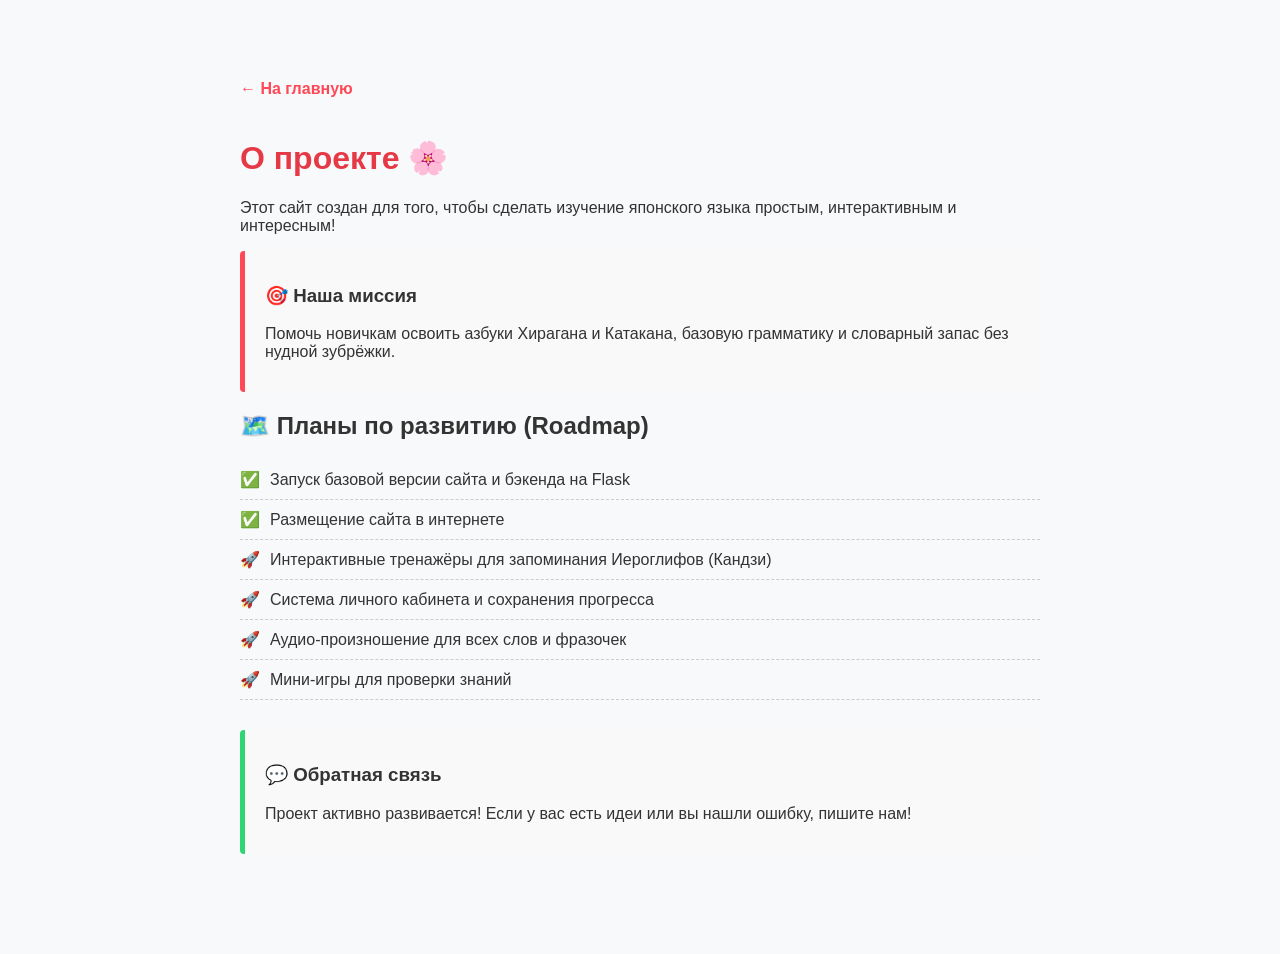
==== about.html @ c3d49766 "Add files via upload" ====
<!DOCTYPE html>
<html lang="ru">
<head>
    <meta charset="UTF-8">
    <meta name="viewport" content="width=device-width, initial-scale=1.0">
    <title>О проекте — Учим японский</title>
    <link rel="stylesheet" href="style.css">
    <style>
        .about-container {
            max-width: 800px;
            margin: 40px auto;
            padding: 20px;
            font-family: Arial, sans-serif;
            color: #333;
        }
        .card {
            background: #f9f9f9;
            border-left: 5px solid #ff4757;
            padding: 15px 20px;
            margin-bottom: 20px;
            border-radius: 4px;
        }
        .roadmap-list {
            list-style: none;
            padding: 0;
        }
        .roadmap-list li {
            padding: 10px 0;
            border-bottom: 1px dashed #ccc;
            display: flex;
            align-items: center;
        }
        .roadmap-list li::before {
            content: "🚀";
            margin-right: 10px;
        }
        .done::before {
            content: "✅" !important;
        }
        .back-btn {
            display: inline-block;
            margin-bottom: 20px;
            text-decoration: none;
            color: #ff4757;
            font-weight: bold;
        }
    </style>
</head>
<body>

    <div class="about-container">
        <a href="index.html" class="back-btn">← На главную</a>
        
        <h1>О проекте 🌸</h1>
        <p>Этот сайт создан для того, чтобы сделать изучение японского языка простым, интерактивным и интересным!</p>

        <div class="card">
            <h3>🎯 Наша миссия</h3>
            <p>Помочь новичкам освоить азбуки Хирагана и Катакана, базовую грамматику и словарный запас без нудной зубрёжки.</p>
        </div>

        <h2>🗺️ Планы по развитию (Roadmap)</h2>
        <ul class="roadmap-list">
            <li class="done">Запуск базовой версии сайта и бэкенда на Flask</li>
            <li class="done">Размещение сайта в интернете</li>
            <li>Интерактивные тренажёры для запоминания Иероглифов (Кандзи)</li>
            <li>Система личного кабинета и сохранения прогресса</li>
            <li>Аудио-произношение для всех слов и фразочек</li>
            <li>Мини-игры для проверки знаний</li>
        </ul>

        <div class="card" style="border-color: #2ed573; margin-top: 30px;">
            <h3>💬 Обратная связь</h3>
            <p>Проект активно развивается! Если у вас есть идеи или вы нашли ошибку, пишите нам!</p>
        </div>
    </div>

</body>
</html>
---- style.css ----
/* --- БАЗОВЫЕ ПЕРЕМЕННЫЕ И СТИЛИ --- */
:root {
    --primary-color: #e63946;
    --bg-color: #f8f9fa;
    --text-color: #1d3557;
    --card-bg: #ffffff;
    --border-color: #eee;
    --formula-bg: #eef7ff;
    --formula-border: #1d3557;
}

body {
    font-family: 'Segoe UI', Tahoma, Geneva, Verdana, sans-serif;
    background-color: var(--bg-color);
    color: var(--text-color);
    margin: 0;
    padding: 20px;
    display: flex;
    flex-direction: column;
    align-items: center;
    transition: background-color 0.3s, color 0.3s;
}

/* Кнопка "Назад" */
.back-button {
    align-self: flex-start;
    background: #6c757d;
    color: white;
    border: none;
    padding: 8px 15px;
    border-radius: 8px;
    cursor: pointer;
    margin-bottom: 15px;
}

h1 { color: var(--primary-color); }

/* --- 🌙 ТЁМНАЯ ТЕМА (ЕДИНЫЙ СТАНДАРТ) --- */
body.theme-dark {
    --bg-color: #12121c;
    --text-color: #f0f0f0;
    --card-bg: #1e1e2d;
    --border-color: #2a2a3d;
    --formula-bg: #2a2d42;
    --formula-border: #e63946;
}

/* Применение темы ко всем блокам, тестам, карточкам и аккордеонам */
body.theme-dark .user-card,
body.theme-dark .category-block,
body.theme-dark .grammar-block,
body.theme-dark #kana-test,
body.theme-dark .word-card,
body.theme-dark .script-option,
body.theme-dark .test-config,
body.theme-dark .menu-card,
body.theme-dark #lofi-player {
    background-color: var(--card-bg) !important;
    color: var(--text-color) !important;
    border-color: var(--border-color) !important;
    box-shadow: 0 4px 15px rgba(0, 0, 0, 0.5) !important;
}

/* Иероглифы, Кана и Заголовки в тёмной теме */
body.theme-dark .word-jp,
body.theme-dark #test-kana,
body.theme-dark .menu-card-title,
body.theme-dark .category-header,
body.theme-dark .grammar-header,
body.theme-dark .jp-text {
    color: #ff4d6d !important; /* Яркий читаемый красный */
}

/* Раскрывающиеся списки и содержимое аккордеонов */
body.theme-dark .category-content,
body.theme-dark .grammar-content {
    background-color: #181826 !important;
    color: #e0e0e0 !important;
}

/* Блоки с формулами в грамматике */
body.theme-dark .formula-box {
    background-color: var(--formula-bg) !important;
    border-left-color: var(--formula-border) !important;
    color: #ffffff !important;
}

/* Текст и подписи в тёмной теме */
body.theme-dark p,
body.theme-dark span,
body.theme-dark label,
body.theme-dark li,
body.theme-dark i,
body.theme-dark div {
    color: #e0e0e0;
}

/* Поля ввода и селекты */
body.theme-dark input[type="text"],
body.theme-dark select {
    background-color: #2a2a3d !important;
    color: #ffffff !important;
    border-color: #444466 !important;
}

body.theme-dark input::placeholder {
    color: #aaa !important;
}

/* --- КНОПКИ КАТЕГОРИЙ СЛОВ И ГРАММАТИКИ --- */
.category-header,
.grammar-header {
    width: 100%;
    padding: 14px 18px;
    background: #ffffff;
    border: none;
    display: flex !important;
    justify-content: space-between !important;
    align-items: center !important;
    font-size: 1.1rem;
    font-weight: bold;
    cursor: pointer;
    box-sizing: border-box;
    /* По умолчанию на светлом фоне — чёрный / тёмный цвет */
    color: #1d3557 !important;
    transition: background-color 0.2s, color 0.2s;
}

.category-header:hover,
.grammar-header:hover {
    background: #f0f4f8;
}

/* 🌙 В тёмной теме меняем цвет текста на кнопках на яркий красный */
body.theme-dark .category-header,
body.theme-dark .grammar-header {
    background-color: #1e1e2d !important;
    color: #ff4d6d !important; /* Красный цвет текста для тёмной темы */
}

body.theme-dark .category-header:hover,
body.theme-dark .grammar-header:hover {
    background-color: #2a2a3d !important;
}

/* Фиксированная сетка Годзюон по 5 колонок */
.kana-grid-5 {
    display: grid;
    grid-template-columns: repeat(5, 1fr);
    gap: 8px;
    margin-bottom: 12px;
}

/* Пустые ячейки для выравнивания таблицы Годзюон */
.kana-card.empty {
    visibility: hidden;
    pointer-events: none;
}
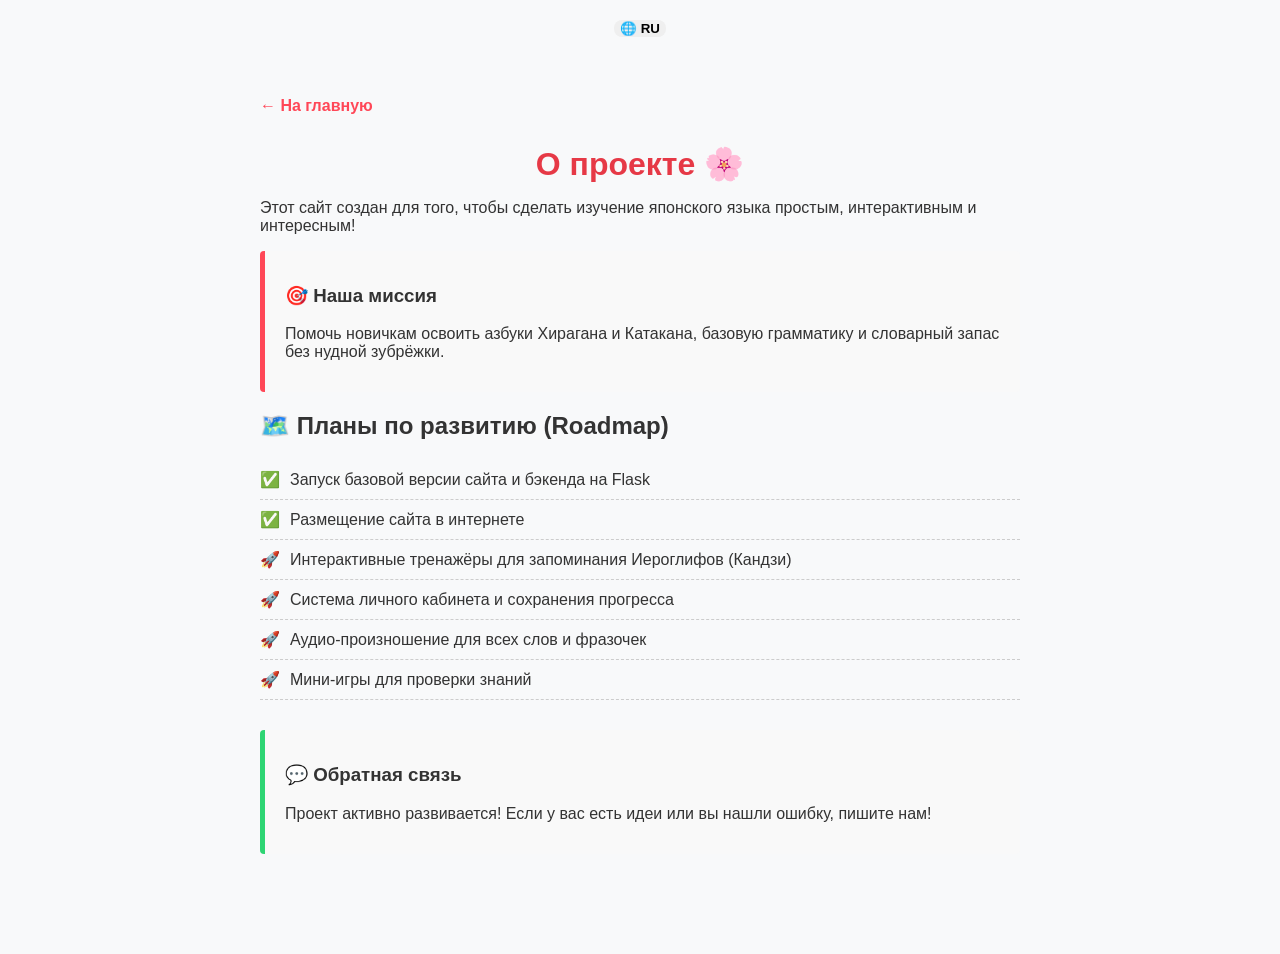
==== commit 691c7987: "Add files via upload" ====
--- a/about.html
+++ b/about.html
@@ -48,32 +48,35 @@
 </head>
 <body>
 
+    <button id="langToggleBtn" class="lang-btn" onclick="toggleLanguage()">🌐 RU</button>
+
     <div class="about-container">
-        <a href="index.html" class="back-btn">← На главную</a>
+        <a href="index.html" class="back-btn" data-i18n="back_main">← На главную</a>
         
-        <h1>О проекте 🌸</h1>
-        <p>Этот сайт создан для того, чтобы сделать изучение японского языка простым, интерактивным и интересным!</p>
+        <h1 data-i18n="about_title">О проекте 🌸</h1>
+        <p data-i18n="about_desc">Этот сайт создан для того, чтобы сделать изучение японского языка простым, интерактивным и интересным!</p>
 
         <div class="card">
-            <h3>🎯 Наша миссия</h3>
-            <p>Помочь новичкам освоить азбуки Хирагана и Катакана, базовую грамматику и словарный запас без нудной зубрёжки.</p>
+            <h3 data-i18n="mission_title">🎯 Наша миссия</h3>
+            <p data-i18n="mission_desc">Помочь новичкам освоить азбуки Хирагана и Катакана, базовую грамматику и словарный запас без нудной зубрёжки.</p>
         </div>
 
-        <h2>🗺️ Планы по развитию (Roadmap)</h2>
+        <h2 data-i18n="roadmap_title">🗺️ Планы по развитию (Roadmap)</h2>
         <ul class="roadmap-list">
-            <li class="done">Запуск базовой версии сайта и бэкенда на Flask</li>
-            <li class="done">Размещение сайта в интернете</li>
-            <li>Интерактивные тренажёры для запоминания Иероглифов (Кандзи)</li>
-            <li>Система личного кабинета и сохранения прогресса</li>
-            <li>Аудио-произношение для всех слов и фразочек</li>
-            <li>Мини-игры для проверки знаний</li>
+            <li class="done" data-i18n="roadmap_1">Запуск базовой версии сайта и бэкенда на Flask</li>
+            <li class="done" data-i18n="roadmap_2">Размещение сайта в интернете</li>
+            <li data-i18n="roadmap_3">Интерактивные тренажёры для запоминания Иероглифов (Кандзи)</li>
+            <li data-i18n="roadmap_4">Система личного кабинета и сохранения прогресса</li>
+            <li data-i18n="roadmap_5">Аудио-произношение для всех слов и фразочек</li>
+            <li data-i18n="roadmap_6">Мини-игры для проверки знаний</li>
         </ul>
 
         <div class="card" style="border-color: #2ed573; margin-top: 30px;">
-            <h3>💬 Обратная связь</h3>
-            <p>Проект активно развивается! Если у вас есть идеи или вы нашли ошибку, пишите нам!</p>
+            <h3 data-i18n="feedback_title">💬 Обратная связь</h3>
+            <p data-i18n="feedback_desc">Проект активно развивается! Если у вас есть идеи или вы нашли ошибку, пишите нам!</p>
         </div>
     </div>
 
+    <script src="translations.js"></script>
 </body>
 </html>
--- a/style.css
+++ b/style.css
@@ -1,16 +1,32 @@
-/* --- БАЗОВЫЕ ПЕРЕМЕННЫЕ И СТИЛИ --- */
+/* ==========================================
+   🌸 УЧИМ ЯПОНСКИЙ — ПОЛНЫЙ И ИДЕАЛЬНЫЙ STYLE.CSS
+   ========================================== */
+
+/* --- 1. ПЕРЕМЕННЫЕ И ОСНОВНЫЕ СТИЛИ --- */
 :root {
     --primary-color: #e63946;
+    --primary-hover: #d63031;
+    --secondary-color: #1d3557;
+    --secondary-hover: #457b9d;
+    --accent-yellow: #e9c46a;
+    --accent-yellow-hover: #f4a261;
     --bg-color: #f8f9fa;
     --text-color: #1d3557;
+    --text-muted: #666666;
     --card-bg: #ffffff;
-    --border-color: #eee;
+    --border-color: #eeeeee;
     --formula-bg: #eef7ff;
     --formula-border: #1d3557;
+    --shadow-soft: 0 4px 12px rgba(0, 0, 0, 0.06);
+    --shadow-hover: 0 8px 20px rgba(0, 0, 0, 0.12);
+}
+
+*, *::before, *::after {
+    box-sizing: border-box;
 }
 
 body {
-    font-family: 'Segoe UI', Tahoma, Geneva, Verdana, sans-serif;
+    font-family: 'Segoe UI', -apple-system, BlinkMacSystemFont, Roboto, Helvetica, Arial, sans-serif;
     background-color: var(--bg-color);
     color: var(--text-color);
     margin: 0;
@@ -18,34 +34,44 @@
     display: flex;
     flex-direction: column;
     align-items: center;
-    transition: background-color 0.3s, color 0.3s;
-}
-
-/* Кнопка "Назад" */
-.back-button {
-    align-self: flex-start;
-    background: #6c757d;
-    color: white;
+    min-height: 100vh;
+    transition: background-color 0.3s ease, color 0.3s ease;
+}
+
+h1 {
+    color: var(--primary-color);
+    margin-top: 10px;
+    margin-bottom: 5px;
+    text-align: center;
+}
+
+p.subtitle {
+    text-align: center;
+    color: var(--text-muted);
+    margin-top: 0;
+    margin-bottom: 25px;
+}
+
+hr {
     border: none;
-    padding: 8px 15px;
-    border-radius: 8px;
-    cursor: pointer;
-    margin-bottom: 15px;
-}
-
-h1 { color: var(--primary-color); }
-
-/* --- 🌙 ТЁМНАЯ ТЕМА (ЕДИНЫЙ СТАНДАРТ) --- */
+    border-top: 1px solid var(--border-color);
+    margin: 15px 0;
+    width: 100%;
+}
+
+/* --- 2. 🌙 ЕДИНАЯ ТЁМНАЯ ТЕМА --- */
 body.theme-dark {
     --bg-color: #12121c;
     --text-color: #f0f0f0;
+    --text-muted: #aaaaaa;
     --card-bg: #1e1e2d;
     --border-color: #2a2a3d;
     --formula-bg: #2a2d42;
-    --formula-border: #e63946;
-}
-
-/* Применение темы ко всем блокам, тестам, карточкам и аккордеонам */
+    --formula-border: #ff4d6d;
+    --shadow-soft: 0 4px 15px rgba(0, 0, 0, 0.5);
+    --shadow-hover: 0 8px 25px rgba(0, 0, 0, 0.7);
+}
+
 body.theme-dark .user-card,
 body.theme-dark .category-block,
 body.theme-dark .grammar-block,
@@ -54,38 +80,35 @@
 body.theme-dark .script-option,
 body.theme-dark .test-config,
 body.theme-dark .menu-card,
-body.theme-dark #lofi-player {
+body.theme-dark .achievement-card,
+body.theme-dark .info-panel,
+body.theme-dark #lofi-player,
+body.theme-dark .modal-content {
     background-color: var(--card-bg) !important;
     color: var(--text-color) !important;
     border-color: var(--border-color) !important;
-    box-shadow: 0 4px 15px rgba(0, 0, 0, 0.5) !important;
-}
-
-/* Иероглифы, Кана и Заголовки в тёмной теме */
+    box-shadow: var(--shadow-soft) !important;
+}
+
 body.theme-dark .word-jp,
 body.theme-dark #test-kana,
 body.theme-dark .menu-card-title,
 body.theme-dark .category-header,
 body.theme-dark .grammar-header,
-body.theme-dark .jp-text {
-    color: #ff4d6d !important; /* Яркий читаемый красный */
-}
-
-/* Раскрывающиеся списки и содержимое аккордеонов */
+body.theme-dark .jp-text,
+body.theme-dark .kana-symbol,
+body.theme-dark .info-symbol,
+body.theme-dark .achievement-info h3 {
+    color: #ff4d6d !important;
+}
+
 body.theme-dark .category-content,
-body.theme-dark .grammar-content {
+body.theme-dark .grammar-content,
+body.theme-dark .achievement-icon {
     background-color: #181826 !important;
     color: #e0e0e0 !important;
 }
 
-/* Блоки с формулами в грамматике */
-body.theme-dark .formula-box {
-    background-color: var(--formula-bg) !important;
-    border-left-color: var(--formula-border) !important;
-    color: #ffffff !important;
-}
-
-/* Текст и подписи в тёмной теме */
 body.theme-dark p,
 body.theme-dark span,
 body.theme-dark label,
@@ -95,8 +118,8 @@
     color: #e0e0e0;
 }
 
-/* Поля ввода и селекты */
 body.theme-dark input[type="text"],
+body.theme-dark input[type="password"],
 body.theme-dark select {
     background-color: #2a2a3d !important;
     color: #ffffff !important;
@@ -104,55 +127,616 @@
 }
 
 body.theme-dark input::placeholder {
-    color: #aaa !important;
-}
-
-/* --- КНОПКИ КАТЕГОРИЙ СЛОВ И ГРАММАТИКИ --- */
+    color: #888888 !important;
+}
+
+/* --- 3. ИДЕАЛЬНО ВЫРАВНЕННЫЕ КНОПКИ --- */
+button,
+.back-button,
+.action-btn,
+.hint-btn,
+.auth-btn,
+.toggle-btn {
+    font-family: inherit;
+    border-radius: 8px;
+    border: none;
+    cursor: pointer;
+    font-weight: 600;
+    transition: all 0.2s ease-in-out;
+    display: inline-flex;
+    align-items: center;
+    justify-content: center;
+    box-sizing: border-box;
+    user-select: none;
+}
+
+button:active,
+.back-button:active,
+.action-btn:active,
+.hint-btn:active,
+.auth-btn:active,
+.toggle-btn:active {
+    transform: scale(0.97);
+}
+
+/* Кнопка "Назад" / "Главное меню" */
+.back-button {
+    align-self: flex-start;
+    background-color: var(--secondary-color);
+    color: white;
+    padding: 10px 18px;
+    font-size: 0.95rem;
+    margin-bottom: 20px;
+    box-shadow: 0 2px 6px rgba(0,0,0,0.1);
+}
+
+.back-button:hover {
+    background-color: var(--secondary-hover);
+    transform: translateY(-2px);
+    box-shadow: 0 4px 10px rgba(0,0,0,0.15);
+}
+
+/* Базовые экшен-кнопки */
+.action-btn {
+    background-color: var(--primary-color);
+    color: white;
+    padding: 10px 20px;
+    font-size: 1rem;
+}
+
+.action-btn:hover {
+    background-color: var(--primary-hover);
+    box-shadow: 0 4px 12px rgba(230, 57, 70, 0.3);
+}
+
+.hint-btn {
+    background-color: var(--accent-yellow);
+    color: var(--secondary-color);
+    padding: 10px 20px;
+    font-size: 1rem;
+}
+
+.hint-btn:hover {
+    background-color: var(--accent-yellow-hover);
+    box-shadow: 0 4px 12px rgba(233, 196, 106, 0.4);
+}
+
+.auth-btn {
+    background-color: var(--primary-color);
+    color: white;
+    padding: 8px 16px;
+    font-size: 0.9rem;
+}
+
+.auth-btn:hover {
+    background-color: var(--primary-hover);
+}
+
+.toggle-btn {
+    background-color: var(--primary-color);
+    color: white;
+    width: 100%;
+    padding: 12px;
+    font-size: 1.1rem;
+}
+
+.toggle-btn:hover {
+    background-color: var(--primary-hover);
+}
+
+/* --- 4. КАРТОЧКИ И ГЛАВНОЕ МЕНЮ (INDEX.HTML) --- */
+.menu-grid {
+    display: grid;
+    grid-template-columns: repeat(2, 1fr);
+    gap: 15px;
+    max-width: 480px;
+    width: 100%;
+    margin: 0 auto 40px auto;
+    padding: 0 10px;
+}
+
+.menu-card {
+    background: var(--card-bg);
+    border-radius: 14px;
+    padding: 20px 15px;
+    text-align: center;
+    box-shadow: var(--shadow-soft);
+    transition: transform 0.2s ease, box-shadow 0.2s ease;
+    text-decoration: none;
+    color: inherit;
+    display: flex;
+    flex-direction: column;
+    align-items: center;
+    justify-content: center;
+    border: 1px solid var(--border-color);
+}
+
+.menu-card:hover {
+    transform: translateY(-4px);
+    box-shadow: var(--shadow-hover);
+    border-color: var(--primary-color);
+}
+
+.menu-card-icon {
+    font-size: 2rem;
+    margin-bottom: 6px;
+}
+
+.menu-card-title {
+    font-size: 1.15rem;
+    font-weight: bold;
+    color: var(--primary-color);
+    margin: 0;
+}
+
+.menu-card-sub {
+    font-size: 0.85rem;
+    color: var(--text-muted);
+    margin-top: 4px;
+}
+
+.auth-bar {
+    max-width: 480px;
+    width: 100%;
+    margin: 10px auto;
+    display: flex;
+    justify-content: space-between;
+    align-items: center;
+    padding: 0 10px;
+}
+
+.user-card {
+    background: var(--card-bg);
+    border-radius: 16px;
+    padding: 20px;
+    max-width: 480px;
+    width: 100%;
+    margin: 15px auto;
+    box-shadow: var(--shadow-soft);
+    text-align: center;
+    border: 1px solid var(--border-color);
+}
+
+/* --- 5. АККОРДЕОНЫ (TANGO.HTML, BUNPOU.HTML) --- */
+.category-block,
+.grammar-block {
+    max-width: 900px;
+    width: 100%;
+    margin: 15px auto;
+    background: var(--card-bg);
+    border-radius: 12px;
+    box-shadow: var(--shadow-soft);
+    overflow: hidden;
+    border: 1px solid var(--border-color);
+}
+
 .category-header,
 .grammar-header {
     width: 100%;
-    padding: 14px 18px;
-    background: #ffffff;
+    padding: 16px 20px;
+    background: var(--card-bg);
     border: none;
     display: flex !important;
     justify-content: space-between !important;
     align-items: center !important;
-    font-size: 1.1rem;
+    font-size: 1.15rem;
+    font-weight: bold;
+    color: var(--secondary-color) !important;
+    cursor: pointer;
+    transition: background-color 0.2s, color 0.2s;
+}
+
+.category-header:hover,
+.grammar-header:hover {
+    background-color: #f0f4f8;
+}
+
+.arrow-icon {
+    font-size: 1rem;
+    transition: transform 0.3s ease;
+}
+
+.category-content,
+.grammar-content {
+    max-height: 0;
+    overflow: hidden;
+    transition: max-height 0.4s cubic-bezier(0, 1, 0, 1);
+    background: #fafafa;
+}
+
+.category-block.active .category-content,
+.grammar-block.active .grammar-content {
+    max-height: 5000px;
+    transition: max-height 0.5s ease-in-out;
+    padding: 20px;
+}
+
+.category-block.active .arrow-icon,
+.grammar-block.active .arrow-icon {
+    transform: rotate(180deg);
+}
+
+/* Карточки слов (tango.html) */
+.words-grid {
+    display: grid;
+    grid-template-columns: repeat(auto-fill, minmax(150px, 1fr));
+    gap: 15px;
+}
+
+.word-card {
+    background: var(--card-bg);
+    padding: 16px 12px;
+    border-radius: 10px;
+    text-align: center;
+    box-shadow: var(--shadow-soft);
+    border: 1px solid var(--border-color);
+    cursor: pointer;
+    transition: transform 0.2s, box-shadow 0.2s, border-color 0.2s;
+    user-select: none;
+    display: flex;
+    flex-direction: column;
+    align-items: center;
+    justify-content: center;
+    min-height: 110px;
+}
+
+.word-card:hover {
+    transform: translateY(-3px);
+    box-shadow: var(--shadow-hover);
+    border-color: var(--primary-color);
+}
+
+.word-jp {
+    font-size: 1.8rem;
+    font-weight: bold;
+    color: var(--secondary-color);
+}
+
+.word-reading {
+    color: var(--primary-color);
+    font-size: 0.85rem;
+    margin: 4px 0;
+}
+
+.word-meaning {
+    color: var(--text-muted);
+    font-size: 0.95rem;
+}
+
+/* Формулы в грамматике */
+.formula-box {
+    background: var(--formula-bg);
+    border-left: 5px solid var(--formula-border);
+    padding: 14px 18px;
+    margin: 15px 0;
+    font-weight: bold;
+    border-radius: 6px;
+    line-height: 1.5;
+}
+
+.example-list {
+    margin-top: 10px;
+    padding-left: 20px;
+}
+
+.example-item {
+    margin-bottom: 12px;
+    font-size: 1.05rem;
+}
+
+.jp-text {
+    color: var(--primary-color);
     font-weight: bold;
     cursor: pointer;
-    box-sizing: border-box;
-    /* По умолчанию на светлом фоне — чёрный / тёмный цвет */
-    color: #1d3557 !important;
-    transition: background-color 0.2s, color 0.2s;
-}
-
-.category-header:hover,
-.grammar-header:hover {
-    background: #f0f4f8;
-}
-
-/* 🌙 В тёмной теме меняем цвет текста на кнопках на яркий красный */
-body.theme-dark .category-header,
-body.theme-dark .grammar-header {
-    background-color: #1e1e2d !important;
-    color: #ff4d6d !important; /* Красный цвет текста для тёмной темы */
-}
-
-body.theme-dark .category-header:hover,
-body.theme-dark .grammar-header:hover {
-    background-color: #2a2a3d !important;
-}
-
-/* Фиксированная сетка Годзюон по 5 колонок */
+    border-bottom: 1px dashed var(--primary-color);
+}
+
+.jp-text:hover {
+    color: var(--secondary-color);
+    border-bottom-color: var(--secondary-color);
+}
+
+/* --- 6. ТРЕНИРОВКА И ТЕСТЫ (PRACTICE.HTML) --- */
+.script-settings {
+    display: flex;
+    gap: 20px;
+    margin-bottom: 25px;
+    flex-wrap: wrap;
+    justify-content: center;
+    width: 100%;
+    max-width: 850px;
+}
+
+.script-option {
+    background: var(--card-bg);
+    padding: 18px;
+    border-radius: 14px;
+    box-shadow: var(--shadow-soft);
+    flex: 1;
+    min-width: 320px;
+    border: 1px solid var(--border-color);
+}
+
+.test-config {
+    display: flex;
+    flex-wrap: wrap;
+    gap: 12px;
+    justify-content: center;
+    align-items: center;
+    background: var(--card-bg);
+    padding: 16px 20px;
+    border-radius: 14px;
+    margin-bottom: 20px;
+    box-shadow: var(--shadow-soft);
+    width: 100%;
+    max-width: 520px;
+    border: 1px solid var(--border-color);
+}
+
+.test-config label {
+    display: flex;
+    align-items: center;
+    gap: 6px;
+    font-size: 0.92rem;
+    margin: 0 !important;
+}
+
+.test-config select {
+    padding: 6px 10px;
+    border-radius: 6px;
+    border: 1px solid var(--border-color);
+    outline: none;
+    cursor: pointer;
+    font-family: inherit;
+}
+
+#kana-test {
+    background: var(--card-bg);
+    padding: 30px 20px;
+    border-radius: 16px;
+    box-shadow: var(--shadow-soft);
+    text-align: center;
+    width: 100%;
+    max-width: 520px;
+    border: 1px solid var(--border-color);
+}
+
+#test-answer {
+    padding: 12px;
+    font-size: 1.25rem;
+    width: 70%;
+    max-width: 280px;
+    border: 2px solid var(--border-color);
+    border-radius: 10px;
+    text-align: center;
+    margin-bottom: 15px;
+    outline: none;
+    transition: border-color 0.2s;
+}
+
+#test-answer:focus {
+    border-color: var(--primary-color);
+}
+
+/* Сетка выбора вариантов (Режим выбора 2х2) */
+#choice-container {
+    display: grid !important;
+    grid-template-columns: repeat(2, 1fr) !important;
+    gap: 12px !important;
+    max-width: 320px;
+    margin: 15px auto !important;
+    width: 100%;
+}
+
+#choice-container .action-btn {
+    width: 100%;
+    height: 52px;
+    font-size: 1.4rem !important;
+    border-radius: 10px;
+    box-shadow: var(--shadow-soft);
+}
+
+/* --- 7. КАНЫ I ТАБЛИЦЫ (HIRAGANA.HTML, KATAKANA.HTML) --- */
+.kana-layout {
+    display: flex;
+    gap: 20px;
+    max-width: 920px;
+    width: 100%;
+    margin: 20px auto;
+    align-items: flex-start;
+}
+
+.accordion-container {
+    flex: 1;
+    width: 100%;
+}
+
+.kana-grid {
+    display: grid;
+    grid-template-columns: repeat(auto-fill, minmax(60px, 1fr));
+    gap: 8px;
+}
+
 .kana-grid-5 {
     display: grid;
     grid-template-columns: repeat(5, 1fr);
     gap: 8px;
-    margin-bottom: 12px;
-}
-
-/* Пустые ячейки для выравнивания таблицы Годзюон */
+    margin-bottom: 10px;
+}
+
+.kana-card {
+    background: var(--card-bg);
+    border: 1px solid var(--border-color);
+    border-radius: 8px;
+    padding: 8px 4px;
+    text-align: center;
+    cursor: pointer;
+    transition: transform 0.15s, border-color 0.15s, box-shadow 0.15s;
+    user-select: none;
+}
+
+.kana-card:hover {
+    transform: translateY(-2px);
+    border-color: var(--primary-color);
+    box-shadow: var(--shadow-soft);
+}
+
 .kana-card.empty {
     visibility: hidden;
     pointer-events: none;
+}
+
+.kana-symbol {
+    font-size: 1.5rem;
+    font-weight: bold;
+    color: var(--primary-color);
+}
+
+.kana-romaji {
+    font-size: 0.75rem;
+    color: var(--text-muted);
+}
+
+.info-panel {
+    width: 260px;
+    background: var(--card-bg);
+    border-radius: 14px;
+    padding: 20px;
+    border: 1px solid var(--border-color);
+    box-shadow: var(--shadow-soft);
+    position: sticky;
+    top: 20px;
+    text-align: center;
+}
+
+.info-symbol {
+    font-size: 3.5rem;
+    font-weight: bold;
+    color: var(--primary-color);
+    margin: 10px 0;
+}
+
+/* --- 8. ДОСТИЖЕНИЯ (ACHIEVEMENTS.HTML) --- */
+.achievements-grid {
+    display: grid;
+    grid-template-columns: repeat(auto-fill, minmax(280px, 1fr));
+    gap: 15px;
+    max-width: 850px;
+    width: 100%;
+    margin: 20px auto;
+}
+
+.achievement-card {
+    background: var(--card-bg);
+    border-radius: 12px;
+    padding: 16px;
+    display: flex;
+    align-items: center;
+    gap: 15px;
+    box-shadow: var(--shadow-soft);
+    border: 1px solid var(--border-color);
+}
+
+.achievement-icon {
+    font-size: 2.2rem;
+    background: var(--bg-color);
+    padding: 12px;
+    border-radius: 50%;
+    display: flex;
+    align-items: center;
+    justify-content: center;
+}
+
+.achievement-info h3 {
+    margin: 0 0 4px 0;
+    color: var(--primary-color);
+    font-size: 1.1rem;
+}
+
+.achievement-info p {
+    margin: 0;
+    font-size: 0.88rem;
+    color: var(--text-muted);
+}
+
+/* --- 9. МОДАЛЬНОЕ ОКНО И ПЛЕЕР --- */
+.modal {
+    display: none;
+    position: fixed;
+    top: 0; left: 0; width: 100%; height: 100%;
+    background: rgba(0,0,0,0.55);
+    backdrop-filter: blur(3px);
+    justify-content: center;
+    align-items: center;
+    z-index: 2000;
+}
+
+.modal-content {
+    background: var(--card-bg);
+    padding: 30px 25px;
+    border-radius: 16px;
+    max-width: 360px;
+    width: 90%;
+    text-align: center;
+    box-shadow: var(--shadow-hover);
+    border: 1px solid var(--border-color);
+}
+
+.modal-content input {
+    width: 100%;
+    padding: 12px;
+    margin: 8px 0;
+    box-sizing: border-box;
+    border: 1px solid var(--border-color);
+    border-radius: 8px;
+    outline: none;
+}
+
+#lofi-player {
+    position: fixed;
+    bottom: 20px;
+    right: 20px;
+    background: var(--card-bg);
+    padding: 8px 16px;
+    border-radius: 30px;
+    box-shadow: var(--shadow-hover);
+    display: flex;
+    align-items: center;
+    gap: 10px;
+    z-index: 1000;
+    border: 1px solid var(--border-color);
+}
+
+/* АДАПТИВНОСТЬ МОБИЛОК */
+@media (max-width: 768px) {
+    body { padding: 12px; }
+    .kana-layout { flex-direction: column-reverse; }
+    .info-panel { width: 100%; position: static; }
+    .menu-grid { grid-template-columns: 1fr; }
+    .menu-card[style*="grid-column"] { grid-column: auto !important; }
+}
+    visibility: hidden;
+    pointer-events: none;
+}
+
+.lang-btn {
+    position: fixed;
+    top: 15px;
+    right: 15px;
+    background: #1d3557;
+    color: white;
+    border: none;
+    padding: 8px 14px;
+    border-radius: 20px;
+    cursor: pointer;
+    font-weight: bold;
+    font-size: 0.9rem;
+    box-shadow: 0 2px 6px rgba(0,0,0,0.15);
+    transition: all 0.2s ease;
+    z-index: 1000;
+}
+
+.lang-btn:hover {
+    background: #457b9d;
+    transform: scale(1.05);
 }
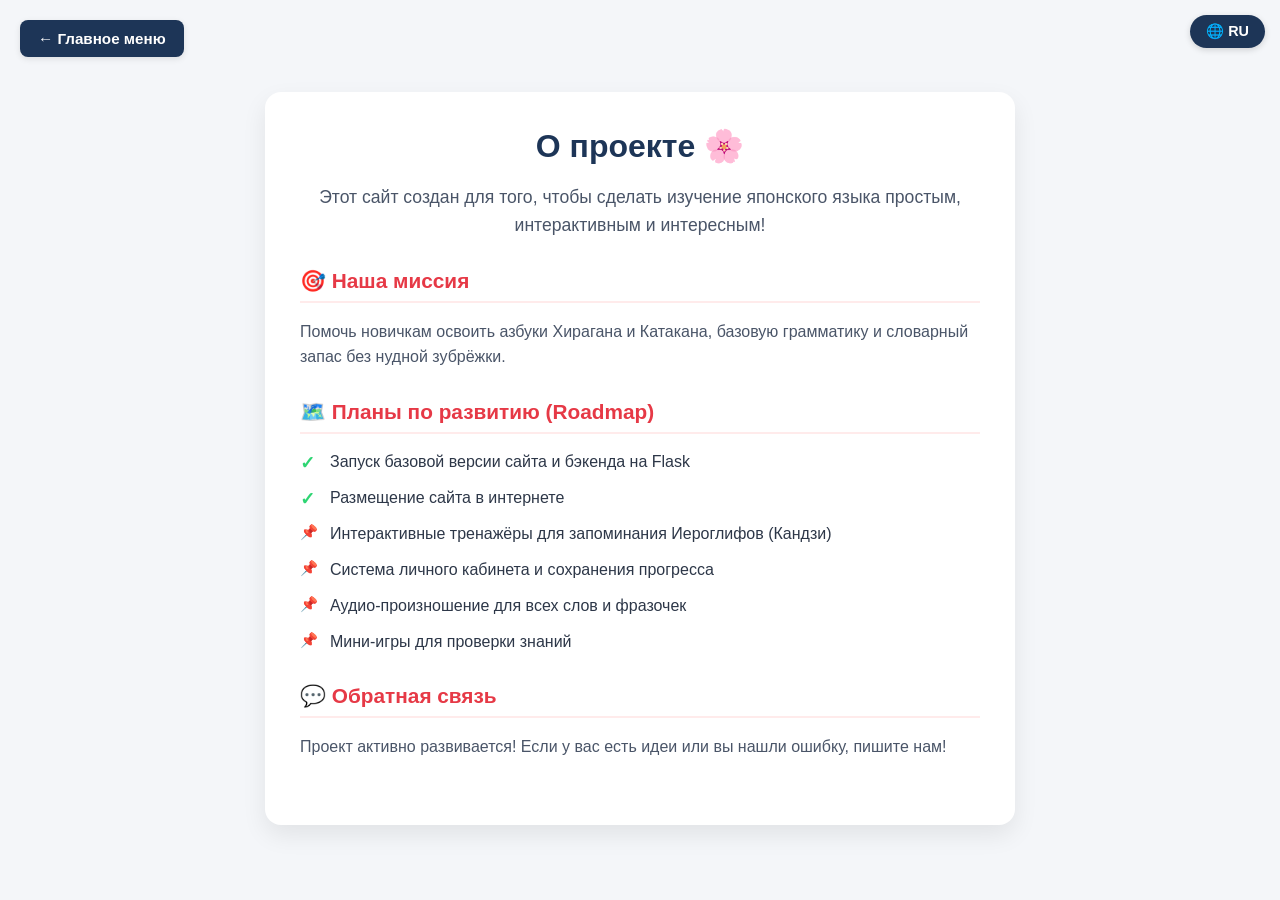
==== commit 88e12870: "Add files via upload" ====
--- a/about.html
+++ b/about.html
@@ -1,82 +1,166 @@
 <!DOCTYPE html>
 <html lang="ru">
+
 <head>
     <meta charset="UTF-8">
     <meta name="viewport" content="width=device-width, initial-scale=1.0">
-    <title>О проекте — Учим японский</title>
+    <title>О проекте — 概要</title>
     <link rel="stylesheet" href="style.css">
     <style>
-        .about-container {
-            max-width: 800px;
-            margin: 40px auto;
+        body {
+            font-family: 'Segoe UI', Tahoma, Geneva, Verdana, sans-serif;
+            background-color: #f4f6f9;
+            margin: 0;
             padding: 20px;
-            font-family: Arial, sans-serif;
             color: #333;
         }
-        .card {
-            background: #f9f9f9;
-            border-left: 5px solid #ff4757;
-            padding: 15px 20px;
-            margin-bottom: 20px;
-            border-radius: 4px;
+
+        .back-button {
+            background: #1d3557;
+            color: white;
+            border: none;
+            padding: 10px 18px;
+            border-radius: 8px;
+            cursor: pointer;
+            font-size: 0.95rem;
+            transition: background 0.2s;
+            margin-bottom: 15px;
         }
+
+        .back-button:hover {
+            background: #457b9d;
+        }
+
+        .about-container {
+            max-width: 750px;
+            margin: 20px auto;
+            background: white;
+            border-radius: 16px;
+            padding: 35px;
+            box-shadow: 0 10px 25px rgba(0,0,0,0.08);
+        }
+
+        h1 {
+            color: #1d3557;
+            text-align: center;
+            margin-top: 0;
+        }
+
+        p.lead {
+            font-size: 1.1rem;
+            line-height: 1.6;
+            color: #4a5568;
+            text-align: center;
+            margin-bottom: 30px;
+        }
+
+        .about-section {
+            margin-bottom: 30px;
+        }
+
+        .about-section h2 {
+            color: #e63946;
+            font-size: 1.3rem;
+            border-bottom: 2px solid #ffebeb;
+            padding-bottom: 8px;
+            margin-bottom: 15px;
+        }
+
+        .about-section p {
+            line-height: 1.6;
+            color: #4a5568;
+        }
+
         .roadmap-list {
             list-style: none;
             padding: 0;
         }
+
         .roadmap-list li {
-            padding: 10px 0;
-            border-bottom: 1px dashed #ccc;
-            display: flex;
-            align-items: center;
+            position: relative;
+            padding-left: 30px;
+            margin-bottom: 12px;
+            line-height: 1.5;
+            color: #2d3748;
         }
+
         .roadmap-list li::before {
-            content: "🚀";
-            margin-right: 10px;
+            content: "✓";
+            position: absolute;
+            left: 0;
+            top: 0;
+            color: #2ed573;
+            font-weight: bold;
+            font-size: 1.1rem;
         }
-        .done::before {
-            content: "✅" !important;
+
+        .roadmap-list li.planned::before {
+            content: "📌";
+            font-size: 0.9rem;
         }
-        .back-btn {
-            display: inline-block;
-            margin-bottom: 20px;
-            text-decoration: none;
-            color: #ff4757;
-            font-weight: bold;
+
+        body.theme-dark .about-container {
+            background-color: #1e1e2d !important;
+            color: #fff !important;
+        }
+
+        body.theme-dark h1 {
+            color: #ff4d6d !important;
+        }
+
+        body.theme-dark p.lead,
+        body.theme-dark .about-section p,
+        body.theme-dark .roadmap-list li {
+            color: #e2e8f0 !important;
+        }
+
+        body.theme-dark .about-section h2 {
+            border-bottom-color: #3a3a52;
         }
     </style>
 </head>
+
 <body>
 
+    <button class="back-button" onclick="location.href='index.html'" data-i18n="back_menu">← Главное меню</button>
     <button id="langToggleBtn" class="lang-btn" onclick="toggleLanguage()">🌐 RU</button>
 
     <div class="about-container">
-        <a href="index.html" class="back-btn" data-i18n="back_main">← На главную</a>
-        
         <h1 data-i18n="about_title">О проекте 🌸</h1>
-        <p data-i18n="about_desc">Этот сайт создан для того, чтобы сделать изучение японского языка простым, интерактивным и интересным!</p>
+        <p class="lead" data-i18n="about_desc">Этот сайт создан для того, чтобы сделать изучение японского языка простым, интерактивным и интересным!</p>
 
-        <div class="card">
-            <h3 data-i18n="mission_title">🎯 Наша миссия</h3>
+        <div class="about-section">
+            <h2 data-i18n="mission_title">🎯 Наша миссия</h2>
             <p data-i18n="mission_desc">Помочь новичкам освоить азбуки Хирагана и Катакана, базовую грамматику и словарный запас без нудной зубрёжки.</p>
         </div>
 
-        <h2 data-i18n="roadmap_title">🗺️ Планы по развитию (Roadmap)</h2>
-        <ul class="roadmap-list">
-            <li class="done" data-i18n="roadmap_1">Запуск базовой версии сайта и бэкенда на Flask</li>
-            <li class="done" data-i18n="roadmap_2">Размещение сайта в интернете</li>
-            <li data-i18n="roadmap_3">Интерактивные тренажёры для запоминания Иероглифов (Кандзи)</li>
-            <li data-i18n="roadmap_4">Система личного кабинета и сохранения прогресса</li>
-            <li data-i18n="roadmap_5">Аудио-произношение для всех слов и фразочек</li>
-            <li data-i18n="roadmap_6">Мини-игры для проверки знаний</li>
-        </ul>
+        <div class="about-section">
+            <h2 data-i18n="roadmap_title">🗺️ Планы по развитию (Roadmap)</h2>
+            <ul class="roadmap-list">
+                <li data-i18n="roadmap_1">Запуск базовой версии сайта и бэкенда на Flask</li>
+                <li data-i18n="roadmap_2">Размещение сайта в интернете</li>
+                <li class="planned" data-i18n="roadmap_3">Интерактивные тренажёры для запоминания Иероглифов (Кандзи)</li>
+                <li class="planned" data-i18n="roadmap_4">Система личного кабинета и сохранения прогресса</li>
+                <li class="planned" data-i18n="roadmap_5">Аудио-произношение для всех слов и фразочек</li>
+                <li class="planned" data-i18n="roadmap_6">Мини-игры для проверки знаний</li>
+            </ul>
+        </div>
 
-        <div class="card" style="border-color: #2ed573; margin-top: 30px;">
-            <h3 data-i18n="feedback_title">💬 Обратная связь</h3>
+        <div class="about-section">
+            <h2 data-i18n="feedback_title">💬 Обратная связь</h2>
             <p data-i18n="feedback_desc">Проект активно развивается! Если у вас есть идеи или вы нашли ошибку, пишите нам!</p>
         </div>
     </div>
 
+    <script src="script.js"></script>
     <script src="translations.js"></script>
+    <script>
+        window.onload = function() {
+            if (typeof applyTranslations === 'function') {
+                applyTranslations();
+            }
+        };
+    </script>
 </body>
+
 </html>
--- a/style.css
+++ b/style.css
@@ -176,6 +176,33 @@
     box-shadow: 0 4px 10px rgba(0,0,0,0.15);
 }
 
+/* Переключатель языков */
+.lang-btn {
+    position: fixed;
+    top: 15px;
+    right: 15px;
+    background: #1d3557;
+    color: white;
+    border: none;
+    padding: 8px 16px;
+    border-radius: 20px;
+    cursor: pointer;
+    font-weight: bold;
+    font-size: 0.9rem;
+    box-shadow: 0 2px 6px rgba(0,0,0,0.15);
+    transition: all 0.2s ease;
+    z-index: 1000;
+    width: auto !important; /* Гарантирует, что кнопка не растянется */
+    display: inline-flex;
+    align-items: center;
+    justify-content: center;
+}
+
+.lang-btn:hover {
+    background: #457b9d;
+    transform: scale(1.05);
+}
+
 /* Базовые экшен-кнопки */
 .action-btn {
     background-color: var(--primary-color);
@@ -536,7 +563,7 @@
     box-shadow: var(--shadow-soft);
 }
 
-/* --- 7. КАНЫ I ТАБЛИЦЫ (HIRAGANA.HTML, KATAKANA.HTML) --- */
+/* --- 7. КАНЫ И ТАБЛИЦЫ (HIRAGANA.HTML, KATAKANA.HTML) --- */
 .kana-layout {
     display: flex;
     gap: 20px;
@@ -707,36 +734,22 @@
     border: 1px solid var(--border-color);
 }
 
-/* АДАПТИВНОСТЬ МОБИЛОК */
+/* --- 10. АДАПТИВНОСТЬ ДЛЯ МОБИЛЬНЫХ УСТРОЙСТВ --- */
 @media (max-width: 768px) {
-    body { padding: 12px; }
-    .kana-layout { flex-direction: column-reverse; }
-    .info-panel { width: 100%; position: static; }
-    .menu-grid { grid-template-columns: 1fr; }
-    .menu-card[style*="grid-column"] { grid-column: auto !important; }
-}
-    visibility: hidden;
-    pointer-events: none;
-}
-
-.lang-btn {
-    position: fixed;
-    top: 15px;
-    right: 15px;
-    background: #1d3557;
-    color: white;
-    border: none;
-    padding: 8px 14px;
-    border-radius: 20px;
-    cursor: pointer;
-    font-weight: bold;
-    font-size: 0.9rem;
-    box-shadow: 0 2px 6px rgba(0,0,0,0.15);
-    transition: all 0.2s ease;
-    z-index: 1000;
-}
-
-.lang-btn:hover {
-    background: #457b9d;
-    transform: scale(1.05);
+    body { 
+        padding: 12px; 
+    }
+    .kana-layout { 
+        flex-direction: column-reverse; 
+    }
+    .info-panel { 
+        width: 100%; 
+        position: static; 
+    }
+    .menu-grid { 
+        grid-template-columns: 1fr; 
+    }
+    .menu-card[style*="grid-column"] { 
+        grid-column: auto !important; 
+    }
 }
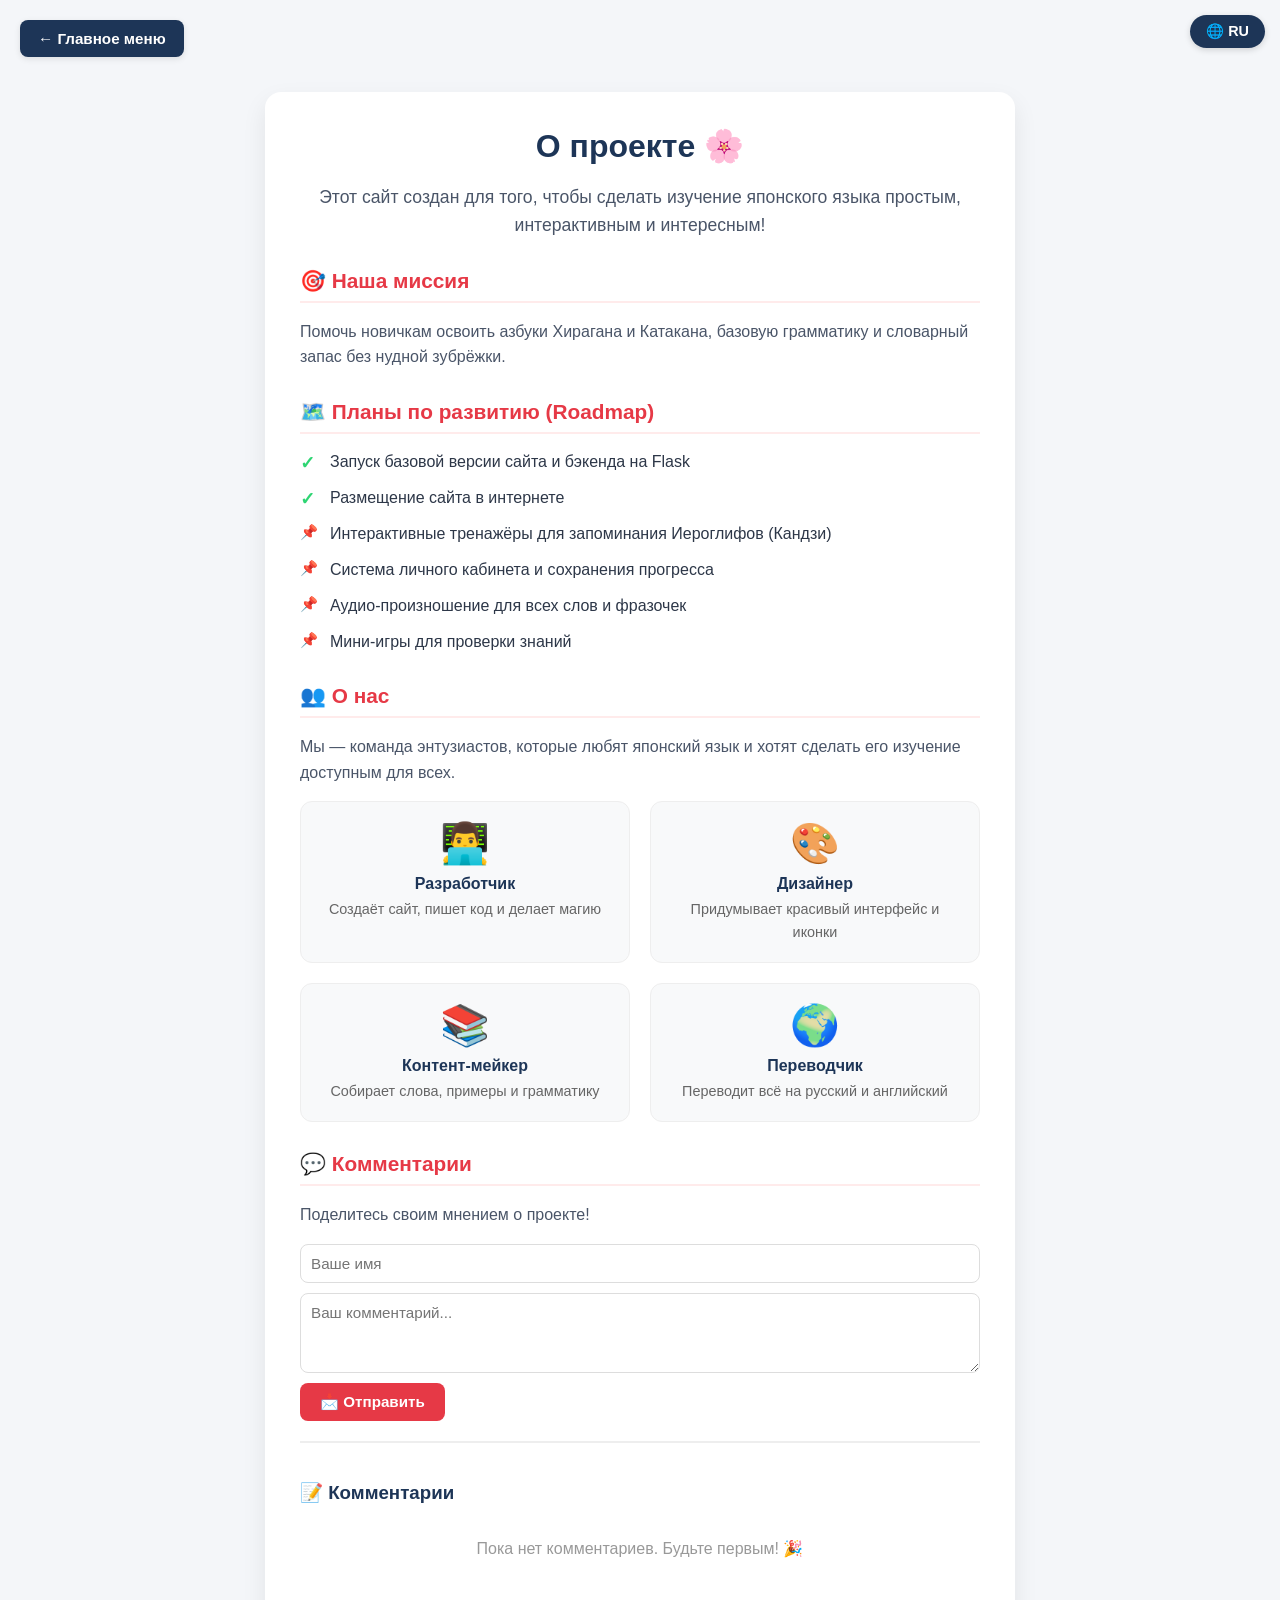
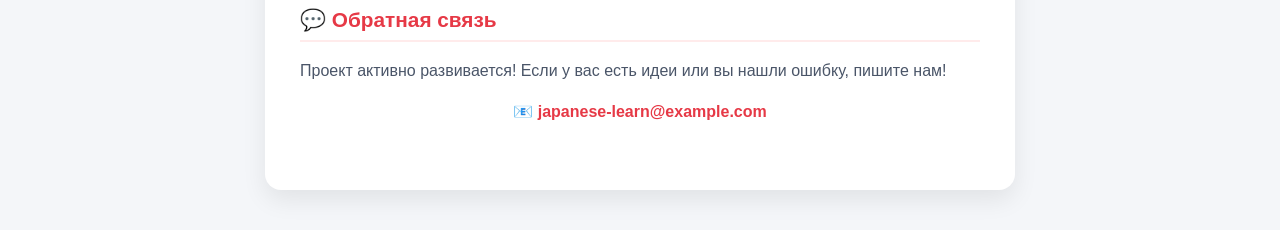
==== commit f3839040: "Add files via upload" ====
--- a/about.html
+++ b/about.html
@@ -99,6 +99,139 @@
             font-size: 0.9rem;
         }
 
+        /* ==========================================
+           НОВЫЙ БЛОК: КОММЕНТАРИИ И О НАС
+           ========================================== */
+
+        /* Блок "О нас" */
+        .about-us-grid {
+            display: grid;
+            grid-template-columns: 1fr 1fr;
+            gap: 20px;
+            margin-top: 15px;
+        }
+
+        .about-us-card {
+            background: #f8f9fa;
+            border-radius: 12px;
+            padding: 18px;
+            text-align: center;
+            border: 1px solid #eee;
+            transition: transform 0.2s;
+        }
+
+        .about-us-card:hover {
+            transform: translateY(-3px);
+        }
+
+        .about-us-card .emoji {
+            font-size: 2.5rem;
+            display: block;
+            margin-bottom: 8px;
+        }
+
+        .about-us-card h4 {
+            margin: 0 0 5px 0;
+            color: #1d3557;
+            font-size: 1rem;
+        }
+
+        .about-us-card p {
+            margin: 0;
+            font-size: 0.9rem;
+            color: #666;
+        }
+
+        /* Блок комментариев */
+        .comments-section {
+            margin-top: 20px;
+            border-top: 2px solid #eee;
+            padding-top: 20px;
+        }
+
+        .comments-section h3 {
+            color: #1d3557;
+            margin-bottom: 15px;
+        }
+
+        .comment-form {
+            display: flex;
+            flex-direction: column;
+            gap: 10px;
+            margin-bottom: 20px;
+        }
+
+        .comment-form input,
+        .comment-form textarea {
+            padding: 10px;
+            border: 1px solid #ddd;
+            border-radius: 8px;
+            font-family: inherit;
+            font-size: 0.95rem;
+            resize: vertical;
+        }
+
+        .comment-form textarea {
+            min-height: 80px;
+        }
+
+        .comment-form button {
+            background: #e63946;
+            color: white;
+            border: none;
+            padding: 10px 20px;
+            border-radius: 8px;
+            cursor: pointer;
+            font-weight: bold;
+            font-size: 0.95rem;
+            transition: background 0.2s;
+            align-self: flex-start;
+        }
+
+        .comment-form button:hover {
+            background: #d63031;
+        }
+
+        .comment-list {
+            display: flex;
+            flex-direction: column;
+            gap: 12px;
+        }
+
+        .comment-item {
+            background: #f8f9fa;
+            padding: 12px 15px;
+            border-radius: 10px;
+            border-left: 4px solid #e63946;
+        }
+
+        .comment-item .comment-author {
+            font-weight: bold;
+            color: #1d3557;
+            font-size: 0.95rem;
+        }
+
+        .comment-item .comment-date {
+            font-size: 0.75rem;
+            color: #999;
+            margin-left: 10px;
+        }
+
+        .comment-item .comment-text {
+            margin: 5px 0 0 0;
+            color: #4a5568;
+        }
+
+        .no-comments {
+            text-align: center;
+            color: #999;
+            padding: 20px;
+        }
+
+        /* ==========================================
+           ТЁМНАЯ ТЕМА ДЛЯ НОВЫХ БЛОКОВ
+           ========================================== */
+
         body.theme-dark .about-container {
             background-color: #1e1e2d !important;
             color: #fff !important;
@@ -117,23 +250,87 @@
         body.theme-dark .about-section h2 {
             border-bottom-color: #3a3a52;
         }
+
+        body.theme-dark .about-us-card {
+            background: #2a2a3d;
+            border-color: #3a3a52;
+        }
+
+        body.theme-dark .about-us-card h4 {
+            color: #fff;
+        }
+
+        body.theme-dark .about-us-card p {
+            color: #aaa;
+        }
+
+        body.theme-dark .comment-item {
+            background: #2a2a3d;
+            border-left-color: #ff4d6d;
+        }
+
+        body.theme-dark .comment-item .comment-author {
+            color: #fff;
+        }
+
+        body.theme-dark .comment-item .comment-text {
+            color: #e2e8f0;
+        }
+
+        body.theme-dark .comment-form input,
+        body.theme-dark .comment-form textarea {
+            background: #2a2a3d;
+            color: #fff;
+            border-color: #3a3a52;
+        }
+
+        body.theme-dark .comment-form input::placeholder,
+        body.theme-dark .comment-form textarea::placeholder {
+            color: #888;
+        }
+
+        body.theme-dark .no-comments {
+            color: #888;
+        }
+
+        /* ==========================================
+           АДАПТИВНОСТЬ
+           ========================================== */
+
+        @media (max-width: 600px) {
+            .about-us-grid {
+                grid-template-columns: 1fr;
+            }
+            
+            .about-container {
+                padding: 20px;
+            }
+        }
     </style>
 </head>
 
 <body>
 
-    <button class="back-button" onclick="location.href='index.html'" data-i18n="back_menu">← Главное меню</button>
-    <button id="langToggleBtn" class="lang-btn" onclick="toggleLanguage()">🌐 RU</button>
+    <div style="display: flex; align-items: center; gap: 10px; margin-bottom: 15px; align-self: flex-start;">
+        <button class="back-button" onclick="location.href='index.html'" data-i18n="back_menu" style="margin-bottom: 0;">← Главное меню</button>
+        <button id="langToggleBtn" class="lang-btn" onclick="toggleLanguage()">🌐 RU</button>
+    </div>
 
     <div class="about-container">
         <h1 data-i18n="about_title">О проекте 🌸</h1>
         <p class="lead" data-i18n="about_desc">Этот сайт создан для того, чтобы сделать изучение японского языка простым, интерактивным и интересным!</p>
 
+        <!-- ==========================================
+             БЛОК 1: НАША МИССИЯ
+             ========================================== -->
         <div class="about-section">
             <h2 data-i18n="mission_title">🎯 Наша миссия</h2>
             <p data-i18n="mission_desc">Помочь новичкам освоить азбуки Хирагана и Катакана, базовую грамматику и словарный запас без нудной зубрёжки.</p>
         </div>
 
+        <!-- ==========================================
+             БЛОК 2: ПЛАНЫ РАЗВИТИЯ
+             ========================================== -->
         <div class="about-section">
             <h2 data-i18n="roadmap_title">🗺️ Планы по развитию (Roadmap)</h2>
             <ul class="roadmap-list">
@@ -146,20 +343,202 @@
             </ul>
         </div>
 
+        <!-- ==========================================
+             БЛОК 3: О НАС
+             ========================================== -->
+        <div class="about-section">
+            <h2 data-i18n="about_us_title">👥 О нас</h2>
+            <p data-i18n="about_us_desc">Мы — команда энтузиастов, которые любят японский язык и хотят сделать его изучение доступным для всех.</p>
+            
+            <div class="about-us-grid">
+                <div class="about-us-card">
+                    <span class="emoji">👨‍💻</span>
+                    <h4 data-i18n="about_us_dev">Разработчик</h4>
+                    <p data-i18n="about_us_dev_desc">Создаёт сайт, пишет код и делает магию</p>
+                </div>
+                <div class="about-us-card">
+                    <span class="emoji">🎨</span>
+                    <h4 data-i18n="about_us_design">Дизайнер</h4>
+                    <p data-i18n="about_us_design_desc">Придумывает красивый интерфейс и иконки</p>
+                </div>
+                <div class="about-us-card">
+                    <span class="emoji">📚</span>
+                    <h4 data-i18n="about_us_content">Контент-мейкер</h4>
+                    <p data-i18n="about_us_content_desc">Собирает слова, примеры и грамматику</p>
+                </div>
+                <div class="about-us-card">
+                    <span class="emoji">🌍</span>
+                    <h4 data-i18n="about_us_translator">Переводчик</h4>
+                    <p data-i18n="about_us_translator_desc">Переводит всё на русский и английский</p>
+                </div>
+            </div>
+        </div>
+
+        <!-- ==========================================
+             БЛОК 4: КОММЕНТАРИИ
+             ========================================== -->
+        <div class="about-section">
+            <h2 data-i18n="comments_title">💬 Комментарии</h2>
+            <p data-i18n="comments_desc">Поделитесь своим мнением о проекте!</p>
+
+            <!-- Форма для комментариев -->
+            <div class="comment-form">
+                <input type="text" id="commentName" placeholder="Ваше имя" data-i18n-placeholder="comment_name_placeholder">
+                <textarea id="commentText" placeholder="Ваш комментарий..." data-i18n-placeholder="comment_text_placeholder"></textarea>
+                <button onclick="addComment()" data-i18n="comment_submit_btn">📩 Отправить</button>
+            </div>
+
+            <!-- Список комментариев -->
+            <div class="comments-section">
+                <h3 data-i18n="comments_list_title">📝 Комментарии</h3>
+                <div id="commentList" class="comment-list">
+                    <div class="no-comments" data-i18n="no_comments">Пока нет комментариев. Будьте первым! 🎉</div>
+                </div>
+            </div>
+        </div>
+
+        <!-- ==========================================
+             БЛОК 5: ОБРАТНАЯ СВЯЗЬ
+             ========================================== -->
         <div class="about-section">
             <h2 data-i18n="feedback_title">💬 Обратная связь</h2>
             <p data-i18n="feedback_desc">Проект активно развивается! Если у вас есть идеи или вы нашли ошибку, пишите нам!</p>
+            <p style="text-align: center; margin-top: 10px;">
+                📧 <a href="mailto:japanese-learn@example.com" style="color: #e63946; text-decoration: none; font-weight: bold;">japanese-learn@example.com</a>
+            </p>
         </div>
     </div>
 
     <script src="script.js"></script>
     <script src="translations.js"></script>
     <script>
-        window.onload = function() {
+        // ==========================================
+        // 1. ЗАГРУЗКА КОММЕНТАРИЕВ ИЗ LOCALSTORAGE
+        // ==========================================
+
+        function loadComments() {
+            const comments = JSON.parse(localStorage.getItem('siteComments') || '[]');
+            const container = document.getElementById('commentList');
+            
+            if (comments.length === 0) {
+                container.innerHTML = `<div class="no-comments" data-i18n="no_comments">Пока нет комментариев. Будьте первым! 🎉</div>`;
+                return;
+            }
+
+            container.innerHTML = comments.map(comment => `
+                <div class="comment-item">
+                    <span class="comment-author">${escapeHtml(comment.name)}</span>
+                    <span class="comment-date">${comment.date}</span>
+                    <p class="comment-text">${escapeHtml(comment.text)}</p>
+                </div>
+            `).join('');
+        }
+
+        // ==========================================
+        // 2. ДОБАВЛЕНИЕ КОММЕНТАРИЯ
+        // ==========================================
+
+        function addComment() {
+            const nameInput = document.getElementById('commentName');
+            const textInput = document.getElementById('commentText');
+            
+            const name = nameInput.value.trim() || 'Аноним';
+            const text = textInput.value.trim();
+
+            if (!text) {
+                alert('Введите текст комментария!');
+                return;
+            }
+
+            const comments = JSON.parse(localStorage.getItem('siteComments') || '[]');
+            
+            const now = new Date();
+            const date = now.toLocaleDateString() + ' ' + now.toLocaleTimeString([], { hour: '2-digit', minute: '2-digit' });
+
+            comments.push({
+                name: name,
+                text: text,
+                date: date
+            });
+
+            localStorage.setItem('siteComments', JSON.stringify(comments));
+            
+            nameInput.value = '';
+            textInput.value = '';
+            
+            loadComments();
+        }
+
+        // ==========================================
+        // 3. ЗАЩИТА ОТ XSS (ЭСКЕЙП HTML)
+        // ==========================================
+
+        function escapeHtml(text) {
+            const div = document.createElement('div');
+            div.textContent = text;
+            return div.innerHTML;
+        }
+
+        // ==========================================
+        // 4. ПРИМЕНЕНИЕ ПЕРЕВОДОВ ДЛЯ ПЛЕЙСХОЛДЕРОВ
+        // ==========================================
+
+        function applyPlaceholders() {
+            const currentLang = localStorage.getItem('app_lang') || 'ru';
+            
+            document.querySelectorAll('[data-i18n-placeholder]').forEach(element => {
+                const key = element.getAttribute('data-i18n-placeholder');
+                if (translations[currentLang] && translations[currentLang][key]) {
+                    element.placeholder = translations[currentLang][key];
+                }
+            });
+        }
+
+        // ==========================================
+        // 5. ИНИЦИАЛИЗАЦИЯ
+        // ==========================================
+
+        document.addEventListener('DOMContentLoaded', function() {
+            // Загружаем комментарии
+            loadComments();
+            
+            // Применяем переводы
             if (typeof applyTranslations === 'function') {
                 applyTranslations();
             }
-        };
+            
+            // Применяем плейсхолдеры
+            applyPlaceholders();
+        });
+
+        // Обновляем при смене языка
+        document.addEventListener('languageChanged', function() {
+            applyPlaceholders();
+            // Перезагружаем комментарии для обновления переводов
+            loadComments();
+        });
+
+        // Переопределяем toggleLanguage
+        const originalToggleLanguage = window.toggleLanguage;
+        if (typeof originalToggleLanguage === 'function') {
+            window.toggleLanguage = function() {
+                originalToggleLanguage();
+                setTimeout(() => {
+                    applyPlaceholders();
+                    loadComments();
+                }, 100);
+            };
+        }
+
+        // ==========================================
+        // 6. ПОДДЕРЖКА ENTER В ПОЛЕ ВВОДА
+        // ==========================================
+
+        document.getElementById('commentText').addEventListener('keydown', function(e) {
+            if (e.key === 'Enter' && e.ctrlKey) {
+                addComment();
+            }
+        });
     </script>
 </body>
 
--- a/style.css
+++ b/style.css
@@ -1,3 +1,12 @@
+/* Принудительно применяем тему до загрузки */
+html.theme-dark {
+    background-color: #12121c !important;
+}
+html.theme-dark body {
+    background-color: #12121c !important;
+    color: #f0f0f0 !important;
+}
+
 /* ==========================================
    🌸 УЧИМ ЯПОНСКИЙ — ПОЛНЫЙ И ИДЕАЛЬНЫЙ STYLE.CSS
    ========================================== */
